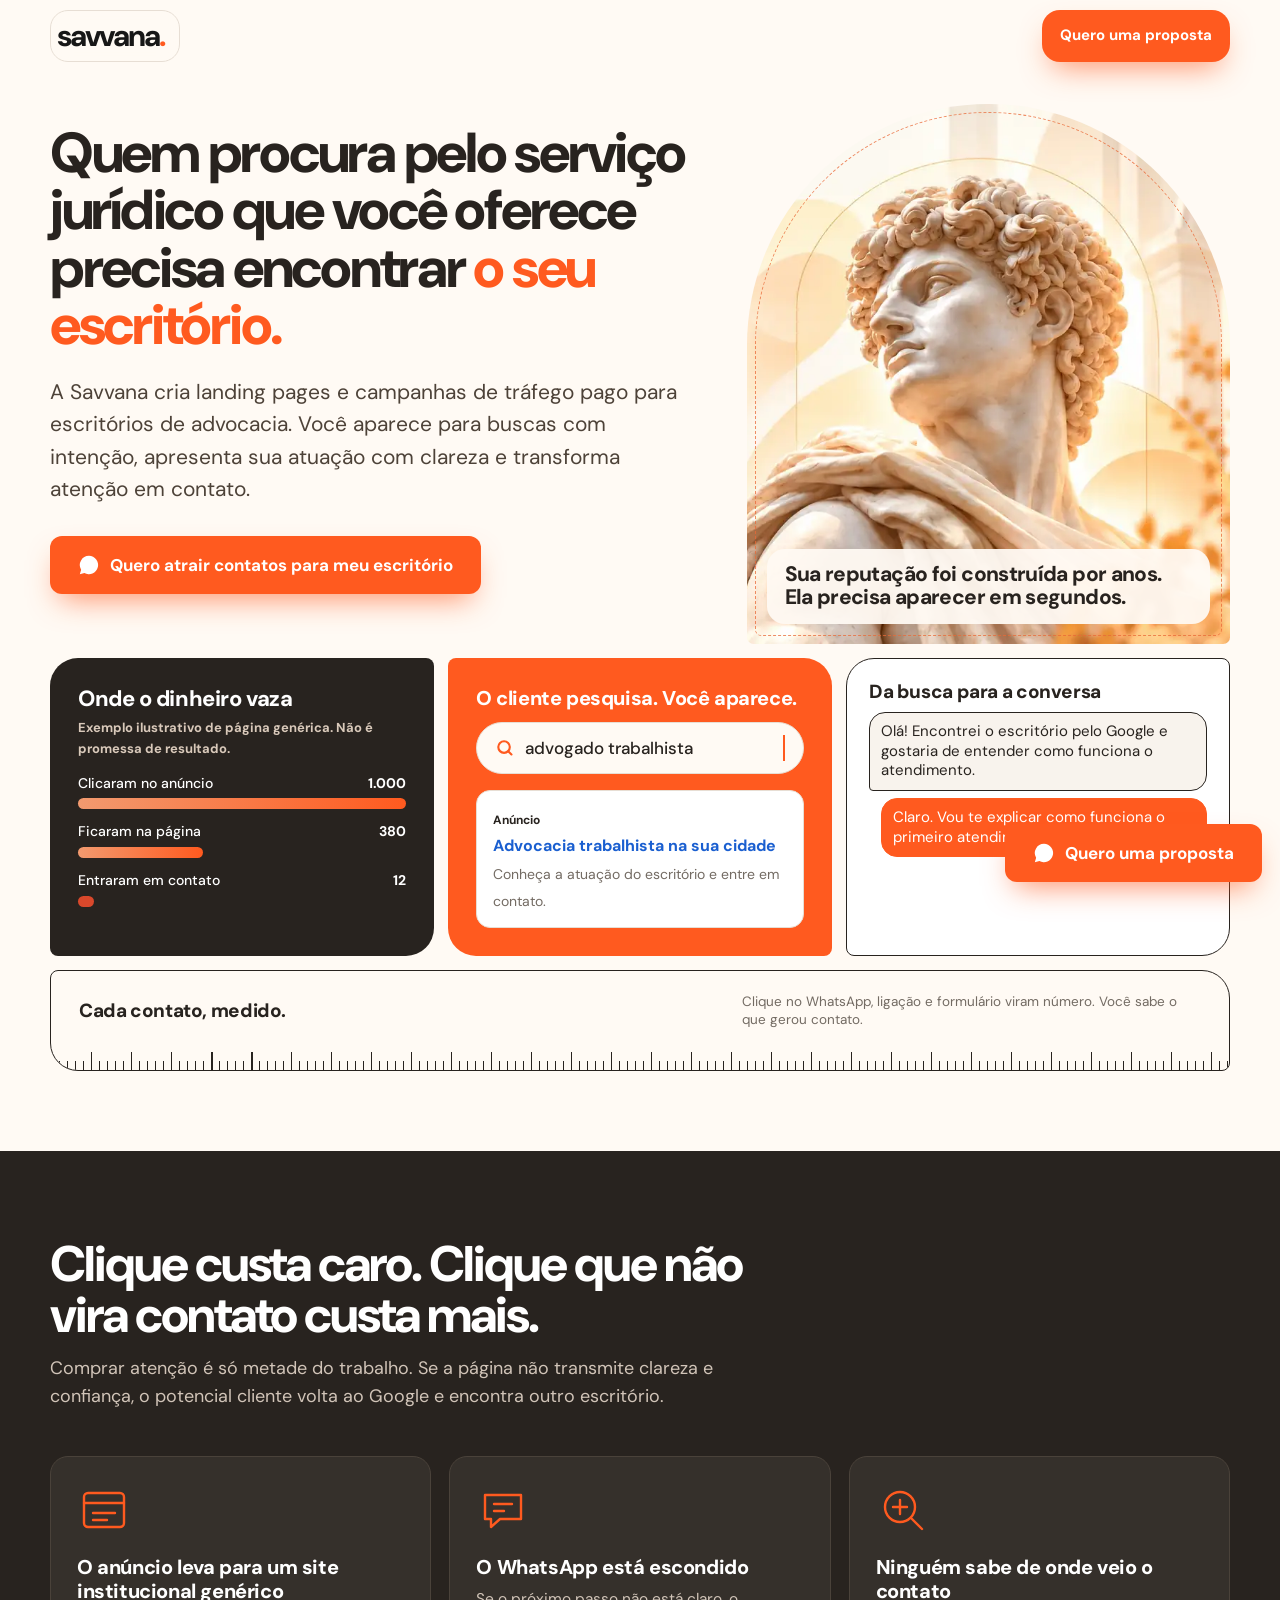
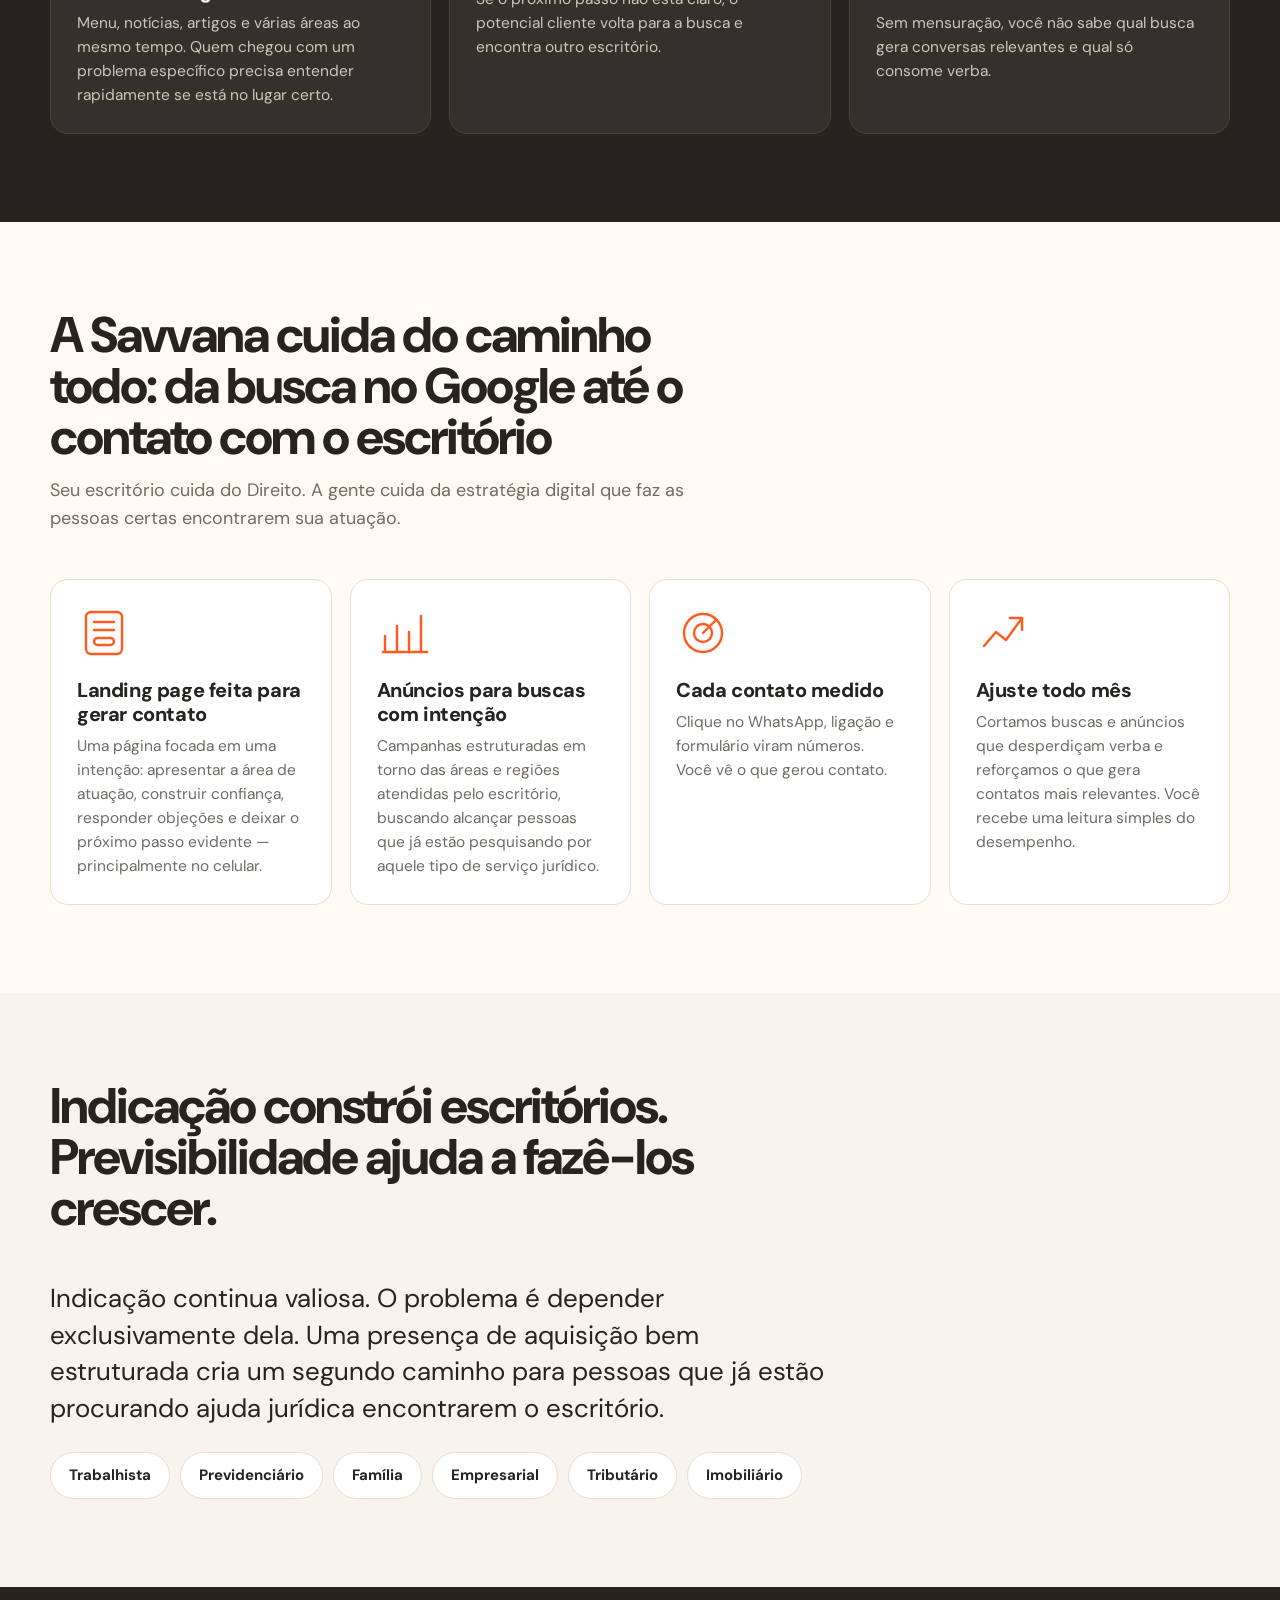
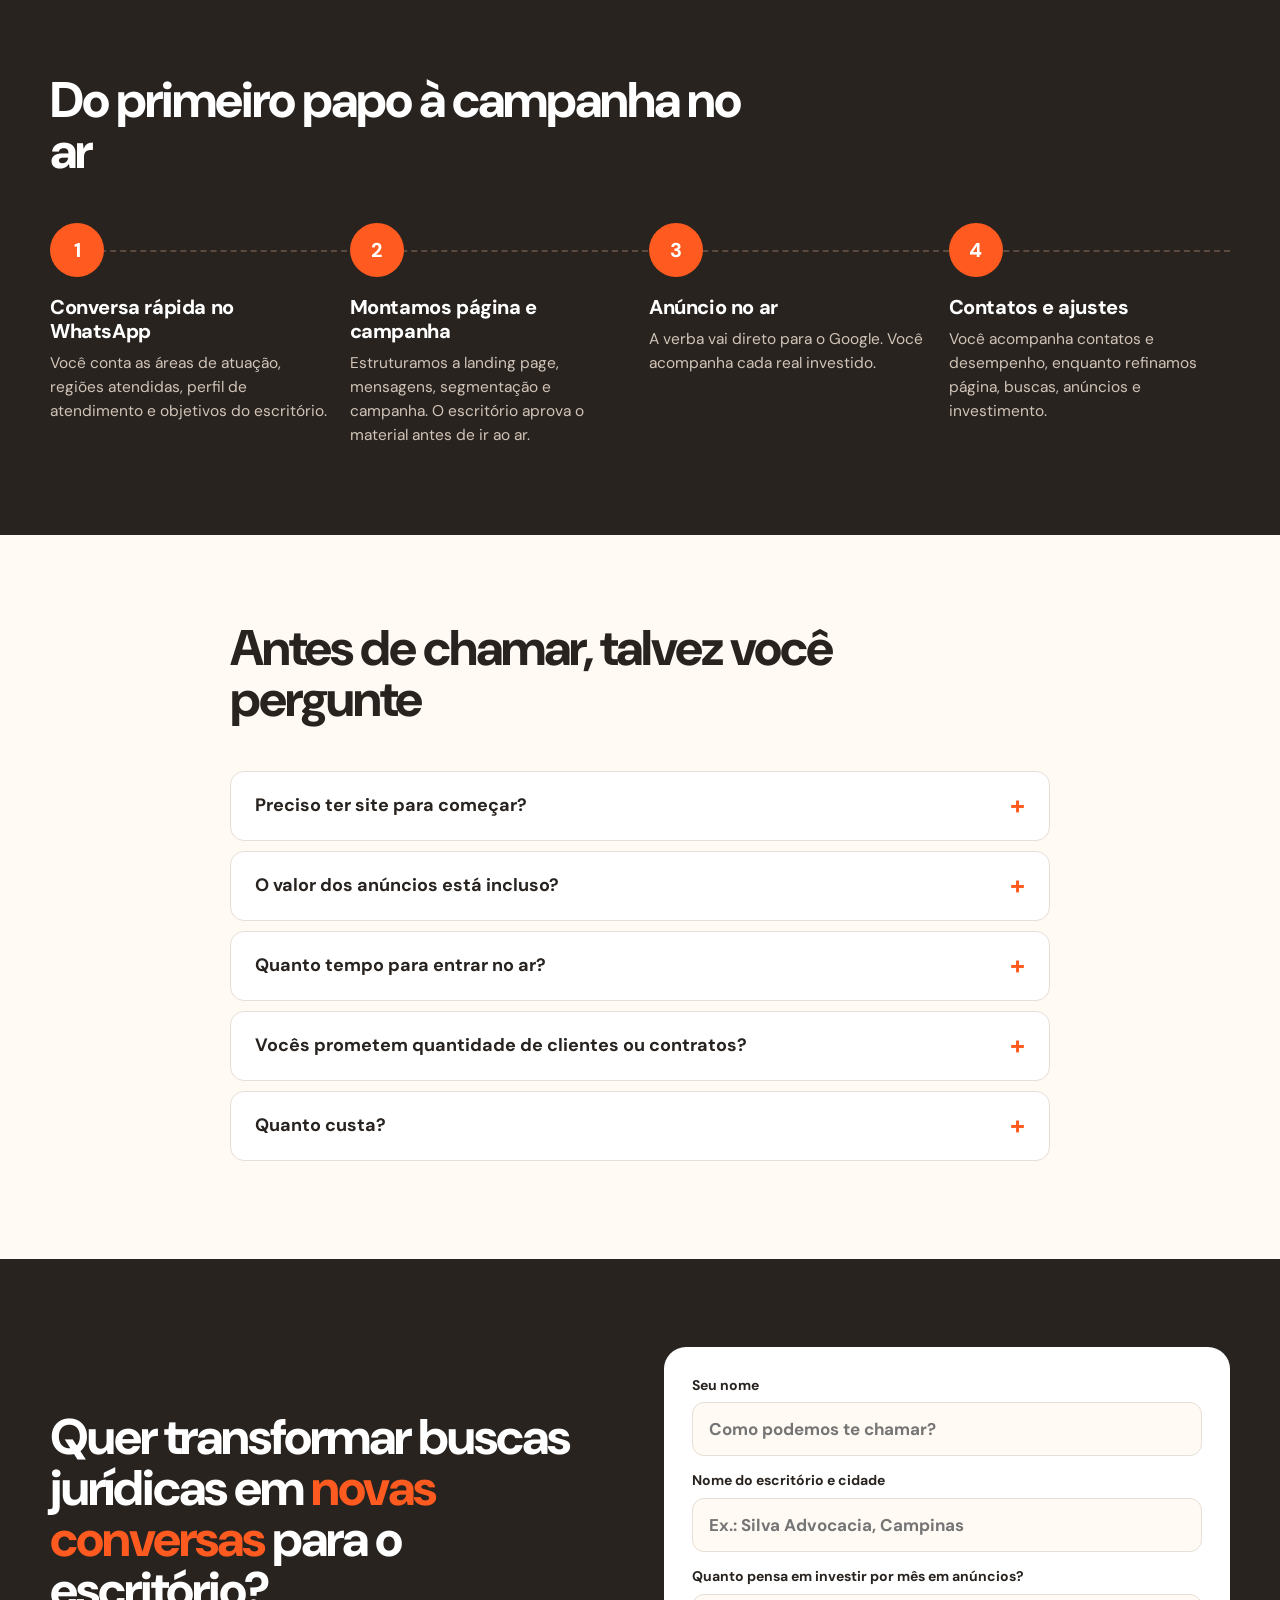
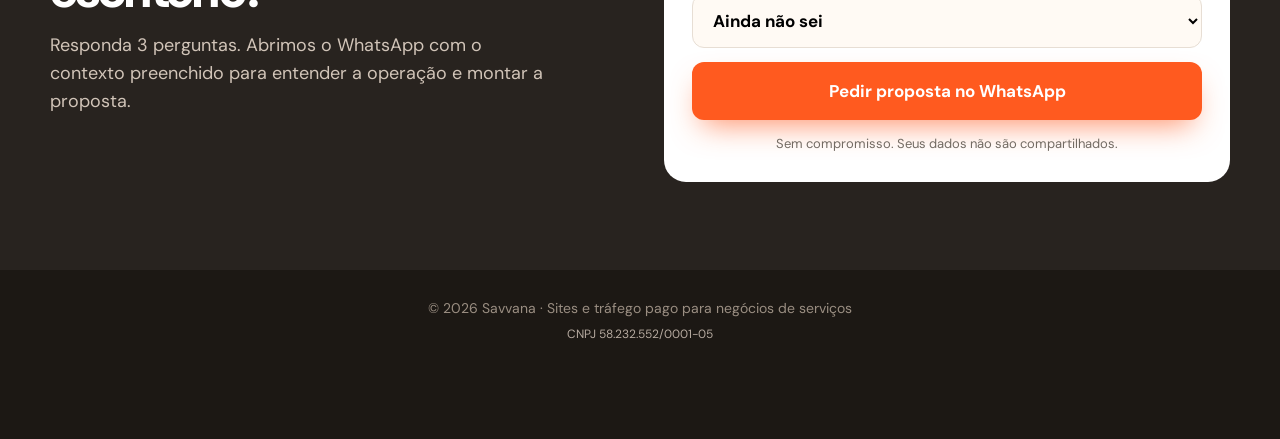
==== direito/index.html @ 8bedf834 "Create index.html" ====
<!DOCTYPE html>
<html lang="pt-BR">
<head>
<meta charset="utf-8">
<meta name="viewport" content="width=device-width, initial-scale=1, viewport-fit=cover">
<title>Tráfego Pago e Landing Pages para Advocacia | Savvana</title>
<meta name="description" content="Landing pages e tráfego pago para escritórios de advocacia transformarem buscas no Google em contatos qualificados. Estratégia, página e mensuração em um só lugar.">
<meta name="robots" content="index, follow, max-image-preview:large">
<meta name="theme-color" content="#28231f">
<link rel="canonical" href="https://SEUSITE.com.br/advocacia">
<meta property="og:type" content="website"><meta property="og:locale" content="pt_BR">
<meta property="og:title" content="Savvana: tráfego pago e landing pages para advocacia">
<meta property="og:description" content="Landing pages + Google Ads para escritórios de advocacia. Da busca pelo serviço jurídico ao contato com o escritório.">
<link rel="icon" href="data:image/svg+xml,%3Csvg xmlns='http://www.w3.org/2000/svg' viewBox='0 0 64 64'%3E%3Crect width='64' height='64' rx='16' fill='%23f16f39'/%3E%3Cpath d='M42 20c-4-6-20-6-20 3 0 10 23 3 23 15 0 11-23 14-29 3' fill='none' stroke='%23fffaf4' stroke-width='6' stroke-linecap='round'/%3E%3C/svg%3E">
<link rel="preconnect" href="https://fonts.googleapis.com"><link rel="preconnect" href="https://fonts.gstatic.com" crossorigin>
<link rel="stylesheet" href="https://fonts.googleapis.com/css2?family=DM+Sans:opsz,wght@9..40,400;9..40,500;9..40,700;9..40,800&display=swap">
<script type="application/ld+json">{"@context":"https://schema.org","@graph":[{"@type":"ProfessionalService","name":"Savvana","description":"Landing pages e tráfego pago para escritórios de advocacia","telephone":"+5511914930743","areaServed":"BR"},{"@type":"FAQPage","mainEntity":[{"@type":"Question","name":"Preciso ter site para começar?","acceptedAnswer":{"@type":"Answer","text":"Não. Criamos a landing page da campanha e ela já nasce pronta para apresentar o escritório e receber contatos."}},{"@type":"Question","name":"O valor dos anúncios está incluso?","acceptedAnswer":{"@type":"Answer","text":"Não. O investimento em anúncios vai direto para o Google, separado do nosso serviço, e você acompanha cada real."}},{"@type":"Question","name":"Vocês prometem quantidade de contatos?","acceptedAnswer":{"@type":"Answer","text":"Não prometemos número de contatos ou contratos. Medimos o desempenho da campanha e ajustamos a estratégia com base nos dados."}}]}]}</script>
<!-- GOOGLE ADS: cole aqui a tag gtag.js da sua conta (AW-XXXXXXXXX) -->
<style>
:root{--ink:#28231f;--ink2:#35302b;--paper:#fffaf4;--paper2:#f8f3ed;--or:#e96937;--or2:#c94a20;--line:#e7ded4;--mut:#736b63;--e:cubic-bezier(.22,1,.36,1);--f:"DM Sans","Segoe UI",Arial,sans-serif}
*,*::before,*::after{box-sizing:border-box}html{scroll-behavior:smooth;scroll-padding-top:84px}
body{margin:0;background:var(--paper);color:var(--ink);font:400 17px/1.55 var(--f);-webkit-font-smoothing:antialiased}
body.lock{overflow:hidden}a{color:inherit;text-decoration:none}svg{display:block;max-width:100%}button,input,select{font:inherit}p{margin:0}
:focus-visible{outline:3px solid var(--or);outline-offset:3px}
.w{width:min(100% - 40px,1180px);margin-inline:auto}
h1,h2,h3{margin:0;letter-spacing:-.04em;line-height:1.02;font-weight:800}
h1{font-size:clamp(38px,5.6vw,72px)}h2{font-size:clamp(30px,4vw,50px)}h3{font-size:20px;letter-spacing:-.02em;line-height:1.2}
.or{color:var(--or)}
.btn{display:inline-flex;align-items:center;justify-content:center;gap:10px;min-height:58px;padding:0 28px;border-radius:12px;border:0;background:var(--or);color:#fff;font-weight:700;font-size:17px;cursor:pointer;box-shadow:0 14px 30px -10px rgba(233,105,55,.7);transition:transform .25s var(--e),background .2s}
.btn:hover{transform:translateY(-3px);background:var(--or2)}.btn svg{width:22px;height:22px}
.pulse{animation:pulse 2.4s 1.5s infinite}@keyframes pulse{0%{box-shadow:0 0 0 0 rgba(233,105,55,.55)}70%,100%{box-shadow:0 0 0 18px rgba(233,105,55,0)}}

/* INTRO */
#intro{position:fixed;inset:0;z-index:200;background:#000;color:#fff;display:grid;place-items:center;text-align:center;overflow:hidden;transition:transform .9s var(--e),opacity .6s}
#intro.out{transform:translate3d(0,-100%,0);opacity:0;pointer-events:none;visibility:hidden}
.blob{position:absolute;border-radius:50%;filter:blur(70px);background:radial-gradient(circle,#ff9a68,#e96937 55%,transparent 72%);animation:drift 9s ease-in-out infinite alternate}
.b1{width:60vmax;height:60vmax;left:-20vmax;bottom:-34vmax}.b2{width:34vmax;height:34vmax;right:-12vmax;top:-14vmax;opacity:.7;animation-delay:-4s}
@keyframes drift{to{transform:translate(6vmax,-4vmax) scale(1.15)}}
.stage{position:relative;width:min(100% - 40px,900px);height:40vh}
.k{position:absolute;inset:0;display:grid;place-items:center;font-size:clamp(46px,10vw,110px);font-weight:700;letter-spacing:-.04em;line-height:1.05;opacity:0;animation:k 1.2s var(--d) both;background:linear-gradient(#fff,#b9b0a8);-webkit-background-clip:text;background-clip:text;-webkit-text-fill-color:transparent}
.k.sm{font-size:clamp(26px,5vw,52px);font-weight:500}
.k.last{animation-name:kk;font-size:clamp(34px,6.4vw,74px);font-weight:800;-webkit-text-fill-color:#fff;background:none}
.k.last b{color:var(--or)}
@keyframes k{0%{opacity:0;filter:blur(16px);transform:scale(.94)}22%,78%{opacity:1;filter:none;transform:none}100%{opacity:0;filter:blur(12px);transform:scale(1.04)}}
@keyframes kk{0%{opacity:0;filter:blur(16px);transform:scale(.94)}30%,100%{opacity:1;filter:none;transform:none}}
.bar{position:absolute;left:0;bottom:0;height:4px;background:var(--or);width:0;animation:bar 4.8s linear forwards}@keyframes bar{to{width:100%}}
#skip{position:absolute;right:20px;bottom:24px;background:none;border:1px solid #ffffff44;color:#ffffffbb;padding:8px 16px;border-radius:99px;cursor:pointer;font-size:14px}

/* HEADER */
header{position:fixed;top:0;left:0;right:0;z-index:60;background:rgba(255,250,244,.93);backdrop-filter:blur(14px);border-bottom:1px solid var(--line);transform:translateY(-100%);transition:transform .8s .25s var(--e)}
body.ready header{transform:none}
.hd{display:flex;align-items:center;justify-content:space-between;min-height:68px;gap:16px}
.logo{display:flex;align-items:center;gap:10px;font-weight:800;letter-spacing:-.07em;font-size:27px}.logo svg{width:34px;height:34px}
.hd .btn{min-height:44px;padding:0 18px;font-size:15px;box-shadow:none}

/* HERO */
.hero{position:relative;overflow:hidden;padding:128px 0 80px}
.hero .blob{opacity:.25;filter:blur(90px)}.hero .b1{left:auto;right:-18vmax;bottom:-26vmax}.hero .b2{display:none}
.hg{position:relative;display:grid;grid-template-columns:1.05fr .95fr;gap:48px;align-items:center}
.sub{font-size:clamp(18px,2vw,21px);color:#4d4238;margin:22px 0 30px;max-width:30em}
.cta{display:flex;flex-wrap:wrap;gap:14px;align-items:center}.cta small{color:var(--mut);font-size:14px}
.card-v{background:#fff;border:1px solid var(--line);border-radius:24px;padding:22px;box-shadow:0 40px 70px -34px rgba(54,36,20,.4);position:relative}
.srch{display:flex;align-items:center;gap:10px;background:var(--paper);border:1px solid var(--line);border-radius:99px;padding:12px 18px;font-weight:500;margin-bottom:16px}
.srch svg{width:20px;fill:none;stroke:var(--or);stroke-width:2.6;stroke-linecap:round}
.typ{overflow:hidden;white-space:nowrap;width:0;border-right:2px solid var(--or);animation:typ 2.2s .8s steps(26) forwards,blink .8s infinite}
@keyframes typ{to{width:15.5em}}@keyframes blink{50%{border-color:transparent}}
.ad{border:1px solid var(--line);border-radius:14px;padding:14px 16px;margin-bottom:18px;opacity:0;animation:up .6s 3.1s var(--e) forwards}
.ad small{font-size:12px;font-weight:700}.ad b{display:block;color:#1a5fd0;font-size:16px;margin:2px 0}.ad span{font-size:14px;color:var(--mut)}
@keyframes up{from{opacity:0;transform:translateY(12px)}to{opacity:1}}
.lk{font-size:13px;font-weight:700;margin:0 0 10px;color:var(--mut)}
.row{margin-bottom:12px;font-size:14px;font-weight:500}.row div{display:flex;justify-content:space-between;margin-bottom:4px}
.row i{display:block;height:11px;border-radius:99px;background:linear-gradient(90deg,#f29a6f,var(--or));width:0;animation:gr 1.4s var(--t) var(--e) forwards}
.row.lo i{background:#d9482b}@keyframes gr{to{width:var(--w)}}
.note{font-size:12px;color:var(--mut);margin-top:8px}

/* SECTIONS */
section{padding:88px 0}.dark{background:var(--ink);color:#fff}.alt{background:var(--paper2)}
.head{max-width:700px;margin-bottom:46px}.head p{color:var(--mut);margin-top:14px;font-size:18px}.dark .head p{color:#d1c4b8}
.g3{display:grid;grid-template-columns:repeat(3,1fr);gap:18px}.g4{display:grid;grid-template-columns:repeat(4,1fr);gap:18px}
.card{background:#fff;border:1px solid var(--line);border-radius:18px;padding:26px}.dark .card{background:var(--ink2);border-color:#4a423a}
.card p{color:var(--mut);font-size:15.5px;margin-top:8px}.dark .card p{color:#d1c4b8}
.ic{width:54px;height:54px;margin-bottom:18px}.ic *{fill:none;stroke:var(--or);stroke-width:2.4;stroke-linecap:round;stroke-linejoin:round;stroke-dasharray:1;stroke-dashoffset:1;transition:stroke-dashoffset 1.4s var(--e)}
.in .ic *{stroke-dashoffset:0}
.steps{display:grid;grid-template-columns:repeat(4,1fr);gap:18px;position:relative}.steps:before{content:"";position:absolute;left:0;right:0;top:27px;border-top:2px dashed #5b4a3d}
.n{width:54px;height:54px;border-radius:50%;background:var(--or);display:grid;place-items:center;font-weight:800;font-size:20px;margin-bottom:18px;position:relative}
.steps p{color:#d1c4b8;font-size:15.5px;margin-top:8px}
.chips{display:flex;flex-wrap:wrap;gap:10px}.chips span{background:#fff;border:1px solid var(--line);padding:11px 18px;border-radius:99px;font-weight:700;font-size:15px}
details{background:#fff;border:1px solid var(--line);border-radius:14px;margin-bottom:10px}
summary{cursor:pointer;padding:20px 24px;font-weight:700;font-size:18px;list-style:none;display:flex;justify-content:space-between;gap:16px}
summary::after{content:"+";color:var(--or);font-size:26px;line-height:1;transition:transform .25s}details[open] summary::after{transform:rotate(45deg)}
details p{padding:0 24px 22px;color:var(--mut)}
.final{display:grid;grid-template-columns:1fr 1fr;gap:48px;align-items:center}
form{background:#fff;color:var(--ink);border-radius:22px;padding:28px;display:grid;gap:14px}
label{font-weight:700;font-size:14px;display:grid;gap:6px}
input,select{height:54px;border:1.5px solid var(--line);border-radius:12px;padding:0 16px;background:var(--paper);font-size:17px}
input:focus,select:focus{border-color:var(--or);outline:none}form small{color:var(--mut);text-align:center;font-size:13px}
footer{background:#1c1814;color:#9a8e82;padding:28px 0 96px;font-size:14px;text-align:center}
.fab{position:fixed;right:18px;bottom:calc(18px + env(safe-area-inset-bottom,0px));z-index:70;display:none;box-shadow:0 14px 30px -6px rgba(0,0,0,.4)}body.ready .fab{display:inline-flex}
@media(max-width:900px){.hg,.final{grid-template-columns:1fr}.g3,.g4,.steps{grid-template-columns:1fr 1fr}.steps:before{display:none}.hero{padding-top:108px}section{padding:64px 0}}
@media(max-width:560px){.g3,.g4,.steps{grid-template-columns:1fr}.fab{left:18px}.cta .btn{width:100%}}
@media(prefers-reduced-motion:reduce){*{animation-duration:.01s!important;animation-delay:0s!important;transition-duration:.01s!important}#intro{display:none}}
</style>
<style>
:root{--bg:url("[data-uri]")}
body{overflow-x:hidden}
#intro{height:100vh;height:100dvh}
.k{animation:k var(--t,2.4s) var(--d) both;padding:0 20px}
.k.last{animation:kk 2s var(--d) both}
.bar{animation-duration:10.5s}
header{background:linear-gradient(rgba(255,250,244,.55),rgba(255,250,244,.7)),var(--bg) center 30%/cover;padding-top:env(safe-area-inset-top,0px)}
.bdg{font-size:13px;font-weight:700;color:var(--or2);background:#fff;border:1px solid var(--line);padding:6px 12px;border-radius:99px;margin-left:12px}
.logo{display:flex;align-items:center}
.hero{background:linear-gradient(rgba(255,250,244,.3),var(--paper) 96%),var(--bg) center/cover}
.typ{max-width:100%}
.ck{display:flex;flex-wrap:wrap;gap:8px 18px;list-style:none;padding:0;margin:22px 0 0;font-size:15px;font-weight:500}
.ck li:before{content:"\2713";color:var(--or);font-weight:800;margin-right:6px}
.big{font-size:clamp(20px,2.4vw,26px);line-height:1.4;max-width:30em;margin-bottom:26px}
@media(max-width:700px){
.bdg{display:none}.w{width:calc(100% - 32px)}body{font-size:16.5px}
.hero{padding:88px 0 40px}h1{font-size:clamp(34px,10vw,44px);letter-spacing:-.045em}h2{font-size:clamp(28px,8vw,36px)}
.sub{font-size:17px;margin:16px 0 22px}.cta .btn{width:100%;min-height:60px}.hg{gap:28px}
.g3,.g4{grid-template-columns:1fr;gap:12px}.card{padding:20px}.ic{margin-bottom:12px}
.steps{grid-template-columns:1fr;gap:22px}.steps>div{display:grid;grid-template-columns:54px 1fr;column-gap:16px}.steps .n{grid-row:span 2;margin:0}
.fab{left:12px;right:12px;bottom:calc(12px + env(safe-area-inset-bottom,0px));min-height:60px;font-size:18px}
.hd .btn{padding:0 14px;font-size:14px}.blob{filter:blur(48px)}
section{padding:52px 0}.head{margin-bottom:28px}.final{gap:28px}form{padding:20px}summary{padding:18px;font-size:17px}details p{padding:0 18px 20px}
}
</style>
<style>
/* HEADER: dois blocos flutuando sobre a imagem, sem barra */
header{background:none!important;border:0!important;backdrop-filter:none!important;pointer-events:none}
.hd{pointer-events:none;padding-top:10px;min-height:0}.hd>*{pointer-events:auto}
.logo{gap:8px;background:rgba(255,250,244,.92);backdrop-filter:blur(10px);border:1px solid var(--line);border-radius:18px;padding:5px 16px 5px 6px;min-height:52px;font-size:25px}
.logo svg{width:40px;height:40px}.logo b{font-weight:800}.logo i{font-style:normal;color:var(--or)}
.hd .btn{border-radius:18px;min-height:52px;box-shadow:0 10px 24px -8px rgba(233,105,55,.8)}
/* BENTO */
.hero2{padding:78px 0 56px;background:var(--paper)}
.bento{display:grid;grid-template-columns:1fr 1fr;gap:12px}
.t{border-radius:28px;padding:20px;position:relative;overflow:hidden;grid-column:span 2}
.arch{order:0;height:230px;padding:0;border-radius:999px 999px 28px 28px;background:var(--bg) 100% 24%/200% auto no-repeat,#f6e7d6}
.arch:after{content:"";position:absolute;inset:8px;border:1.5px dashed rgba(233,105,55,.75);border-radius:inherit;pointer-events:none}
.arch p{position:absolute;left:0;right:0;bottom:0;margin:0;padding:34px 22px 20px;text-align:center;font-weight:800;letter-spacing:-.03em;line-height:1.12;font-size:19px;background:linear-gradient(transparent,rgba(255,250,244,.95) 70%)}
.hd2{order:1;padding:14px 4px 6px}
.leak{order:2;background:var(--ink);color:#fff;border-radius:28px 8px 28px 8px}
.leak .lk{color:#d9c9ba;margin-bottom:14px}.leak h3{font-size:22px;margin-bottom:6px}
.sr{order:3;background:var(--or);color:#fff;border-radius:8px 28px 8px 28px}
.sr h3{margin-bottom:12px;font-size:20px}.sr .srch{color:var(--ink)}.sr .ad{background:#fff;color:var(--ink);margin:0}
.chat{order:4;grid-column:span 1;background:#fff;border:1.5px solid var(--ink);padding:14px;display:grid;gap:8px;align-content:start;border-radius:28px 8px}
.chat h3{font-size:16px}
.bub{background:var(--paper2);border:1.5px solid var(--ink);border-radius:16px 16px 16px 4px;padding:9px 11px;font-size:13.5px;line-height:1.3;opacity:0;transform:scale(.9);transform-origin:left bottom;animation:pop .5s var(--d) var(--e) forwards}
.bub.me{background:var(--or);color:#fff;border-color:var(--or);border-radius:16px 16px 4px 16px;margin-left:12px;transform-origin:right bottom}
@keyframes pop{to{opacity:1;transform:none}}
.rl{order:5;grid-column:span 1;border:1.5px solid var(--ink);border-radius:8px 28px;padding:14px 14px 34px;display:flex;flex-direction:column;justify-content:space-between;gap:10px}
.rl h3{font-size:16px}.rl p{font-size:13.5px;color:var(--mut);line-height:1.35}
.rl:after{content:"";position:absolute;left:0;right:0;bottom:0;height:20px;background:repeating-linear-gradient(90deg,var(--ink) 0 1.5px,transparent 1.5px 8px) 0 100%/100% 9px no-repeat,repeating-linear-gradient(90deg,var(--ink) 0 1.5px,transparent 1.5px 40px) 0 100%/100% 18px no-repeat}
body.intro-live .typ,body.intro-live .ad,body.intro-live .row i,body.intro-live .bub{animation-play-state:paused}
.typ{animation-delay:.6s,.6s}.ad{animation-delay:2.9s}.row i{animation-delay:3s}
.leak .row i{animation-delay:.8s}
@media(min-width:900px){
.hero2{padding:104px 0 80px}.bento{grid-template-columns:repeat(12,1fr);gap:14px}
.t{padding:28px}.hd2{grid-column:1/8;padding:20px 12px 10px 0}
.arch{grid-column:8/13;grid-row:1/3;height:auto;min-height:480px;background-size:230% auto;background-position:96% 14%}
.arch p{font-size:24px}.leak{grid-column:1/5;grid-row:2}.sr{grid-column:5/8;grid-row:2}
.chat{grid-column:1/6;grid-row:3;padding:22px}.rl{grid-column:6/13;grid-row:3;padding:22px 22px 40px}
.chat h3,.rl h3{font-size:19px}.bub{font-size:15px}
}
@media(max-width:700px){.hero2{padding:74px 0 40px}.t{padding:18px}.hd2{padding:12px 2px 4px}}
</style>
<style>
.hd2{grid-column:span 2}
.arch{height:260px;background:var(--bg) 100% 30%/cover no-repeat,#f6e7d6}
.arch p{left:16px;right:16px;bottom:16px;padding:12px 14px;border-radius:18px;background:rgba(255,250,244,.94);text-align:left;font-size:17px}
@media(max-width:700px){h1{font-size:clamp(32px,9.2vw,42px)}.hero2{padding-bottom:96px}}
@media(min-width:900px){
.hd2{grid-column:1/8}h1{font-size:clamp(40px,4.4vw,64px)}
.arch{grid-column:8/13;grid-row:1;height:auto;min-height:540px;background:var(--bg) 100% 30%/cover no-repeat,#f6e7d6}
.arch p{font-size:21px;left:20px;right:20px;bottom:20px;padding:14px 18px}
.leak{grid-column:1/5;grid-row:2}.sr{grid-column:5/9;grid-row:2}.chat{grid-column:9/13;grid-row:2}
.rl{grid-column:1/13;grid-row:3;flex-direction:row;align-items:center;padding:22px 28px 40px}.rl p{max-width:34em}
}
</style>
<style>
#intro{background:#140f0b}
.bar{animation-duration:13.2s}
.k.s{background:none;-webkit-text-fill-color:currentColor;color:#f6e4d0;animation:sc var(--t) var(--d) both;font:italic 400 clamp(28px,6.6vw,58px)/1.2 Georgia,"Times New Roman",serif;letter-spacing:-.01em;padding:0 26px}
.k.s p{margin:0;max-width:15em}
.k.s .w{display:inline-block;opacity:0;transform:translateY(16px);filter:blur(8px);animation:wd .8s calc(var(--d) + var(--i)*.17s) var(--e) forwards}
.k.last.s{font:800 clamp(32px,7vw,68px)/1.05 var(--f);letter-spacing:-.04em;color:#fff;animation:sk 3.4s var(--d) both}
.k.s b{color:var(--or);font-weight:inherit}
.cut{position:absolute;left:50%;bottom:6%;width:min(52%,300px);height:3px;background:var(--or);border-radius:3px;transform:translateX(-50%) scaleX(0);animation:cut 1.2s 11.9s var(--e) forwards}
@keyframes sc{0%{opacity:0}6%{opacity:1}86%{opacity:1}100%{opacity:0;filter:blur(10px)}}
@keyframes sk{0%{opacity:0}6%,100%{opacity:1}}
@keyframes wd{to{opacity:1;transform:none;filter:none}}
@keyframes cut{to{transform:translateX(-50%) scaleX(1)}}
</style>
<style>
.bar{animation-duration:19s}
.k.s .w{filter:blur(4px);transform:translateY(10px);animation:wd .7s calc(var(--d) + var(--i)*.2s) var(--e) forwards}
.cut{animation-delay:17s}
@keyframes sc{0%{opacity:0}8%{opacity:1}90%{opacity:1}100%{opacity:0}}
</style>

<style>
/* MOBILE FAILSAFE — a página nunca pode ficar presa atrás da intro. */
#intro{
  touch-action:none;
  overscroll-behavior:contain;
  -webkit-user-select:none;
  user-select:none;
  animation:introFailsafe .01s 19.25s step-end forwards;
}
@keyframes introFailsafe{
  to{opacity:0;visibility:hidden;pointer-events:none;transform:translate3d(0,-100%,0)}
}
/* O conteúdo principal é funcional por padrão; JS só melhora a transição. */
header{transform:none}
.fab{display:inline-flex}
@media(prefers-reduced-motion:reduce){
  #intro{display:none!important;animation:none!important}
  body.intro-live .typ,body.intro-live .ad,body.intro-live .row i,body.intro-live .bub{animation-play-state:running}
}
</style>

<style id="savvana-correcoes-finais">
:root{--or:#ff5a1f;--or2:#e74710}

/* LOGO OFICIAL: wordmark savvana. — sem o ícone inventado */
.logo{
  display:inline-flex!important;
  align-items:center!important;
  gap:0!important;
  font-family:"DM Sans","Segoe UI",Arial,sans-serif!important;
  font-size:30px!important;
  font-weight:800!important;
  letter-spacing:-.075em!important;
  line-height:1!important;
  color:#171717!important;
}
.logo svg{display:none!important}
.logo b{font:inherit!important;color:#171717!important}
.logo i{
  font:inherit!important;
  font-style:normal!important;
  color:#171717!important;
}
.logo i::after{
  content:".";
  color:#ff5a1f;
  margin-left:.015em;
}

/* Laranja mais vivo */
.or{color:#ff5a1f!important}
.btn{background:#ff5a1f!important;box-shadow:0 14px 30px -10px rgba(255,90,31,.68)!important}
.btn:hover{background:#e74710!important}
#intro .bar{background:#ff5a1f!important}
#intro .blob{background:radial-gradient(circle,#ff9b68,#ff5a1f 55%,transparent 72%)!important}
.k.last b{color:#ff5a1f!important}

/* CORREÇÃO DA INTRO NO MOBILE SEM ALTERAR UMA PALAVRA DO TEXTO */
@media(max-width:700px){
  #intro .stage{
    width:calc(100vw - 34px)!important;
    max-width:620px!important;
    height:54dvh!important;
  }
  #intro .k{
    width:100%!important;
    max-width:100%!important;
    padding:0 2px!important;
  }
  #intro .k p{
    width:100%!important;
    max-width:100%!important;
    margin:0 auto!important;
    padding:0!important;
    font-size:clamp(27px,8vw,42px)!important;
    line-height:1.09!important;
    letter-spacing:-.04em!important;
    text-wrap:balance!important;
    overflow-wrap:normal!important;
    word-break:normal!important;
  }
  #intro .k .w{
    width:auto!important;
    display:inline-block!important;
    margin:0!important;
  }
  #intro .k.last p{font-size:clamp(28px,8.2vw,43px)!important}
}
footer .cnpj{display:block;margin-top:5px;font-size:12px;color:#b6aaa0}
</style>

</head>
<body class="ready intro-live">

<div id="intro" aria-hidden="true">
  <div class="blob b1"></div><div class="blob b2"></div>
  <div class="stage">
    <div class="k s" style="--d:.3s;--t:5s"><p><span class="w" style="--i:0">Você</span> <span class="w" style="--i:1">passou</span> <span class="w" style="--i:2">anos</span> <span class="w" style="--i:3">construindo</span> <span class="w" style="--i:4">nome,</span> <span class="w" style="--i:5">experiência</span> <span class="w" style="--i:6">e reputação.</span></p></div>
    <div class="k s" style="--d:5.4s;--t:3.8s"><p><span class="w" style="--i:0">Mas</span> <span class="w" style="--i:1">no</span> <span class="w" style="--i:2">Google,</span> <span class="w" style="--i:3">isso</span> <span class="w" style="--i:4">não basta.</span></p></div>
    <div class="k s" style="--d:9.3s;--t:5.6s"><p><span class="w" style="--i:0">Enquanto</span> <span class="w" style="--i:1">isso,</span> <span class="w" style="--i:2">alguém</span> <span class="w" style="--i:3">procura</span> <span class="w" style="--i:4">agora</span> <span class="w" style="--i:5">por</span> <span class="w" style="--i:6">um</span> <span class="w" style="--i:7">advogado</span> <span class="w" style="--i:8">na</span> <span class="w" style="--i:9">sua</span> <span class="w" style="--i:10">área.</span></p></div>
    <div class="k s last" style="--d:15s;"><p><span class="w" style="--i:0">Vamos</span> <span class="w" style="--i:1">fazer</span> <span class="w" style="--i:2">essa</span> <span class="w" style="--i:3">pessoa</span> <b><span class="w" style="--i:4">chegar</span> <span class="w" style="--i:5">até</span> <span class="w" style="--i:6">você.</span></b></p></div>
    <div class="cut"></div>
  </div>
  <div class="bar"></div>
  <button id="skip" type="button">Pular</button>
</div>

<header>
  <div class="w hd">
    <a class="logo" href="#topo" aria-label="Savvana"><b>savvan<i>a</i></b></a>
    <a class="btn wa" href="#" data-src="header">Quero uma proposta</a>
  </div>
</header>

<main id="topo">
<section class="hero2">
  <div class="w bento">
    <div class="t arch"><p>Sua reputação foi construída por anos.<br>Ela precisa aparecer em segundos.</p></div>
    <div class="hd2">
      <h1>Quem procura pelo serviço jurídico que você oferece precisa encontrar <span class="or">o seu escritório.</span></h1>
      <p class="sub">A Savvana cria landing pages e campanhas de tráfego pago para escritórios de advocacia. Você aparece para buscas com intenção, apresenta sua atuação com clareza e transforma atenção em contato.</p>
      <div class="cta"><a class="btn pulse wa" href="#" data-src="hero"><svg viewBox="0 0 24 24" fill="currentColor"><path d="M12 2a10 10 0 00-8.6 15.1L2 22l5-1.3A10 10 0 1012 2z"/></svg>Quero atrair contatos para meu escritório</a></div>
    </div>
    <div class="t leak" aria-hidden="true">
      <h3>Onde o dinheiro vaza</h3><p class="lk">Exemplo ilustrativo de página genérica. Não é promessa de resultado.</p>
      <div class="row"><div><span>Clicaram no anúncio</span><b>1.000</b></div><i style="--w:100%;--t:.8s"></i></div>
      <div class="row"><div><span>Ficaram na página</span><b>380</b></div><i style="--w:38%;--t:.8s"></i></div>
      <div class="row lo"><div><span>Entraram em contato</span><b>12</b></div><i style="--w:5%;--t:.8s"></i></div>
    </div>
    <div class="t sr" aria-hidden="true">
      <h3>O cliente pesquisa. Você aparece.</h3>
      <div class="srch"><svg viewBox="0 0 24 24"><circle cx="11" cy="11" r="7"/><path d="M20 20l-4-4"/></svg><span class="typ">advogado trabalhista</span></div>
      <div class="ad"><small>Anúncio</small><b>Advocacia trabalhista na sua cidade</b><span>Conheça a atuação do escritório e entre em contato.</span></div>
    </div>
    <div class="t chat" aria-hidden="true">
      <h3>Da busca para a conversa</h3>
      <div class="bub" style="--d:1.2s">Olá! Encontrei o escritório pelo Google e gostaria de entender como funciona o atendimento.</div>
      <div class="bub me" style="--d:2.6s">Claro. Vou te explicar como funciona o primeiro atendimento.</div>
    </div>
    <div class="t rl">
      <h3>Cada contato, medido.</h3>
      <p>Clique no WhatsApp, ligação e formulário viram número. Você sabe o que gerou contato.</p>
    </div>
  </div>
</section>

<section class="dark reveal">
  <div class="w">
    <div class="head"><h2>Clique custa caro. Clique que não vira contato custa mais.</h2><p>Comprar atenção é só metade do trabalho. Se a página não transmite clareza e confiança, o potencial cliente volta ao Google e encontra outro escritório.</p></div>
    <div class="g3">
      <div class="card"><svg class="ic" viewBox="0 0 54 54"><rect pathLength="1" x="7" y="10" width="40" height="34" rx="4"/><path pathLength="1" d="M7 20h40M16 30h22M16 37h14"/></svg><h3>O anúncio leva para um site institucional genérico</h3><p>Menu, notícias, artigos e várias áreas ao mesmo tempo. Quem chegou com um problema específico precisa entender rapidamente se está no lugar certo.</p></div>
      <div class="card"><svg class="ic" viewBox="0 0 54 54"><path pathLength="1" d="M9 12h36v24H24l-9 8v-8H9z"/><path pathLength="1" d="M18 21h18M18 28h10"/></svg><h3>O WhatsApp está escondido</h3><p>Se o próximo passo não está claro, o potencial cliente volta para a busca e encontra outro escritório.</p></div>
      <div class="card"><svg class="ic" viewBox="0 0 54 54"><circle pathLength="1" cx="24" cy="24" r="15"/><path pathLength="1" d="M35 35l11 11M17 24h14M24 17v14"/></svg><h3>Ninguém sabe de onde veio o contato</h3><p>Sem mensuração, você não sabe qual busca gera conversas relevantes e qual só consome verba.</p></div>
    </div>
  </div>
</section>

<section class="reveal">
  <div class="w">
    <div class="head"><h2>A Savvana cuida do caminho todo: da busca no Google até o contato com o escritório</h2><p>Seu escritório cuida do Direito. A gente cuida da estratégia digital que faz as pessoas certas encontrarem sua atuação.</p></div>
    <div class="g4">
      <div class="card"><svg class="ic" viewBox="0 0 54 54"><rect pathLength="1" x="9" y="6" width="36" height="42" rx="5"/><path pathLength="1" d="M17 16h20M17 24h20"/><rect pathLength="1" x="17" y="32" width="20" height="7" rx="3.5"/></svg><h3>Landing page feita para gerar contato</h3><p>Uma página focada em uma intenção: apresentar a área de atuação, construir confiança, responder objeções e deixar o próximo passo evidente — principalmente no celular.</p></div>
      <div class="card"><svg class="ic" viewBox="0 0 54 54"><path pathLength="1" d="M8 44V30M20 44V20M32 44V26M44 44V10M6 46h44"/></svg><h3>Anúncios para buscas com intenção</h3><p>Campanhas estruturadas em torno das áreas e regiões atendidas pelo escritório, buscando alcançar pessoas que já estão pesquisando por aquele tipo de serviço jurídico.</p></div>
      <div class="card"><svg class="ic" viewBox="0 0 54 54"><circle pathLength="1" cx="27" cy="27" r="19"/><circle pathLength="1" cx="27" cy="27" r="9"/><path pathLength="1" d="M27 27l12-12"/></svg><h3>Cada contato medido</h3><p>Clique no WhatsApp, ligação e formulário viram números. Você vê o que gerou contato.</p></div>
      <div class="card"><svg class="ic" viewBox="0 0 54 54"><path pathLength="1" d="M8 40l12-14 10 8 16-22M34 12h12v12"/></svg><h3>Ajuste todo mês</h3><p>Cortamos buscas e anúncios que desperdiçam verba e reforçamos o que gera contatos mais relevantes. Você recebe uma leitura simples do desempenho.</p></div>
    </div>
  </div>
</section>

<section class="alt reveal">
  <div class="w">
    <div class="head"><h2>Indicação constrói escritórios. Previsibilidade ajuda a fazê-los crescer.</h2></div>
    <p class="big">Indicação continua valiosa. O problema é depender exclusivamente dela. Uma presença de aquisição bem estruturada cria um segundo caminho para pessoas que já estão procurando ajuda jurídica encontrarem o escritório.</p>
    <div class="chips"><span>Trabalhista</span><span>Previdenciário</span><span>Família</span><span>Empresarial</span><span>Tributário</span><span>Imobiliário</span></div>
  </div>
</section>

<section class="dark reveal">
  <div class="w">
    <div class="head"><h2>Do primeiro papo à campanha no ar</h2></div>
    <div class="steps">
      <div><div class="n">1</div><h3>Conversa rápida no WhatsApp</h3><p>Você conta as áreas de atuação, regiões atendidas, perfil de atendimento e objetivos do escritório.</p></div>
      <div><div class="n">2</div><h3>Montamos página e campanha</h3><p>Estruturamos a landing page, mensagens, segmentação e campanha. O escritório aprova o material antes de ir ao ar.</p></div>
      <div><div class="n">3</div><h3>Anúncio no ar</h3><p>A verba vai direto para o Google. Você acompanha cada real investido.</p></div>
      <div><div class="n">4</div><h3>Contatos e ajustes</h3><p>Você acompanha contatos e desempenho, enquanto refinamos página, buscas, anúncios e investimento.</p></div>
    </div>
  </div>
</section>

<section class="reveal">
  <div class="w" style="max-width:820px">
    <div class="head"><h2>Antes de chamar, talvez você pergunte</h2></div>
    <details><summary>Preciso ter site para começar?</summary><p>Não. Criamos a landing page da campanha para apresentar a atuação do escritório e direcionar o potencial cliente para o contato.</p></details>
    <details><summary>O valor dos anúncios está incluso?</summary><p>Não. A verba dos anúncios vai direto para o Google, separada do nosso serviço, e você vê onde cada real foi.</p></details>
    <details><summary>Quanto tempo para entrar no ar?</summary><p>Depende do material e das informações que o escritório já possui. Definimos escopo e prazo na proposta.</p></details>
    <details><summary>Vocês prometem quantidade de clientes ou contratos?</summary><p>Não. Marketing sério não garante contratação. Medimos contatos, custo, origem e qualidade dos sinais disponíveis e ajustamos a campanha continuamente.</p></details>
    <details><summary>Quanto custa?</summary><p>Depende das áreas de atuação, região, estrutura da página e investimento em mídia. Chame no WhatsApp e montamos uma proposta para o escritório.</p></details>
  </div>
</section>

<section class="dark" id="proposta">
  <div class="w final">
    <div>
      <h2>Quer transformar buscas jurídicas em <span class="or">novas conversas</span> para o escritório?</h2>
      <p style="color:#d1c4b8;margin-top:16px;font-size:18px;max-width:28em">Responda 3 perguntas. Abrimos o WhatsApp com o contexto preenchido para entender a operação e montar a proposta.</p>
    </div>
    <form id="f" novalidate>
      <label>Seu nome<input id="nm" autocomplete="name" placeholder="Como podemos te chamar?"></label>
      <label>Nome do escritório e cidade<input id="mc" placeholder="Ex.: Silva Advocacia, Campinas"></label>
      <label>Quanto pensa em investir por mês em anúncios?
        <select id="iv"><option>Ainda não sei</option><option>Até R$ 1.000</option><option>R$ 1.000 a R$ 3.000</option><option>Acima de R$ 3.000</option></select>
      </label>
      <button class="btn" type="submit">Pedir proposta no WhatsApp</button>
      <small>Sem compromisso. Seus dados não são compartilhados.</small>
    </form>
  </div>
</section>
</main>

<footer><div class="w">© <span id="yr"></span> Savvana · Sites e tráfego pago para negócios de serviços<span class="cnpj">CNPJ 58.232.552/0001-05</span></div></footer>

<a class="btn pulse fab wa" href="#" data-src="fab" aria-label="Chamar a Savvana no WhatsApp">
  <svg viewBox="0 0 24 24" fill="currentColor"><path d="M12 2a10 10 0 00-8.6 15.1L2 22l5-1.3A10 10 0 1012 2z"/></svg>Quero uma proposta
</a>

<script>
(function(){
  "use strict";

  var d=document;
  var b=d.body;
  var intro=d.getElementById("intro");
  var skip=d.getElementById("skip");
  var opened=false;
  var introStarted=Date.now();

  /* CRÍTICO: essa rotina vem primeiro. Nada abaixo pode impedir a página de abrir. */
  function openSite(){
    if(opened)return;
    opened=true;

    try{b.classList.remove("lock");}catch(e){}
    try{b.classList.remove("intro-live");}catch(e){}
    try{b.classList.add("ready");}catch(e){}

    if(!intro)return;

    try{intro.classList.add("out");}catch(e){}
    try{
      window.setTimeout(function(){
        try{
          if(intro && intro.parentNode){intro.parentNode.removeChild(intro);}
        }catch(e){}
      },1000);
    }catch(e){
      try{intro.style.display="none";}catch(_){}
    }
  }

  /* Três rotas independentes de saída da intro. */
  var hardTimer=window.setTimeout(openSite,19250);
  var emergencyTimer=window.setTimeout(openSite,20500);

  if(skip){
    skip.onclick=function(ev){
      if(ev&&ev.preventDefault)ev.preventDefault();
      openSite();
      return false;
    };
  }

  var introBar=intro ? intro.querySelector(".bar") : null;
  if(introBar){
    var onAnimEnd=function(ev){
      if(!ev || ev.animationName==="bar")openSite();
    };
    introBar.addEventListener("animationend",onAnimEnd,false);
    introBar.addEventListener("webkitAnimationEnd",onAnimEnd,false);
  }

  /* Safari/iOS pode congelar timers ao trocar de aba/app. Ao voltar, libera. */
  function recoverAfterResume(){
    if(opened)return;
    if(Date.now()-introStarted>3500){openSite();}
  }
  d.addEventListener("visibilitychange",function(){
    if(!d.hidden)recoverAfterResume();
  },false);
  window.addEventListener("pageshow",function(ev){
    if(ev && ev.persisted)openSite();
  },false);
  window.addEventListener("focus",recoverAfterResume,false);

  try{
    if(window.matchMedia && window.matchMedia("(prefers-reduced-motion: reduce)").matches){
      window.clearTimeout(hardTimer);
      window.clearTimeout(emergencyTimer);
      openSite();
    }
  }catch(e){}

  /* A partir daqui tudo é secundário. Qualquer falha fica isolada em try/catch. */
  var WHATS="5511914930743";
  var MSG="Olá, Savvana! Tenho um escritório de advocacia e quero uma proposta de landing page e tráfego pago.";

  function url(t){
    return "https://wa.me/"+WHATS+"?text="+encodeURIComponent(t||MSG);
  }

  function track(s){
    try{
      window.dataLayer=window.dataLayer||[];
      window.dataLayer.push({event:"whatsapp_click",origem:s});
    }catch(e){}
  }

  try{
    var wa=d.querySelectorAll(".wa");
    for(var i=0;i<wa.length;i++){
      (function(a){
        a.href=url();
        a.target="_blank";
        a.rel="noopener noreferrer";
        a.addEventListener("click",function(){track(a.getAttribute("data-src"));},false);
      })(wa[i]);
    }
  }catch(e){}

  try{
    var form=d.getElementById("f");
    if(form){
      form.addEventListener("submit",function(e){
        if(e&&e.preventDefault)e.preventDefault();
        var n=d.getElementById("nm");
        if(!n || !n.value.trim()){
          if(n){n.focus();n.style.borderColor="#d93025";}
          return false;
        }
        track("form");
        var mc=d.getElementById("mc");
        var iv=d.getElementById("iv");
        var text="Olá, Savvana! Sou "+n.value.trim()+" ("+((mc&&mc.value.trim())||"meu escritório")+"). Investimento em anúncios: "+((iv&&iv.value)||"Ainda não sei")+". Quero uma proposta.";
        var destination=url(text);

        /* location.href funciona melhor que window.open em WebViews/mobile com bloqueio de pop-up. */
        try{window.location.href=destination;}catch(err){window.open(destination,"_blank");}
        return false;
      },false);
    }
  }catch(e){}

  try{
    var reveals=d.querySelectorAll(".reveal");
    if("IntersectionObserver" in window){
      var io=new IntersectionObserver(function(entries){
        for(var j=0;j<entries.length;j++){
          var x=entries[j];
          if(x.isIntersecting){
            x.target.classList.add("in");
            io.unobserve(x.target);
          }
        }
      },{threshold:.12});
      for(var r=0;r<reveals.length;r++)io.observe(reveals[r]);
    }else{
      for(var q=0;q<reveals.length;q++)reveals[q].classList.add("in");
    }
  }catch(e){
    try{
      var fallback=d.querySelectorAll(".reveal");
      for(var z=0;z<fallback.length;z++)fallback[z].classList.add("in");
    }catch(_){}
  }

  try{
    var yr=d.getElementById("yr");
    if(yr)yr.textContent=new Date().getFullYear();
  }catch(e){}
})();
</script>
</body>
</html>
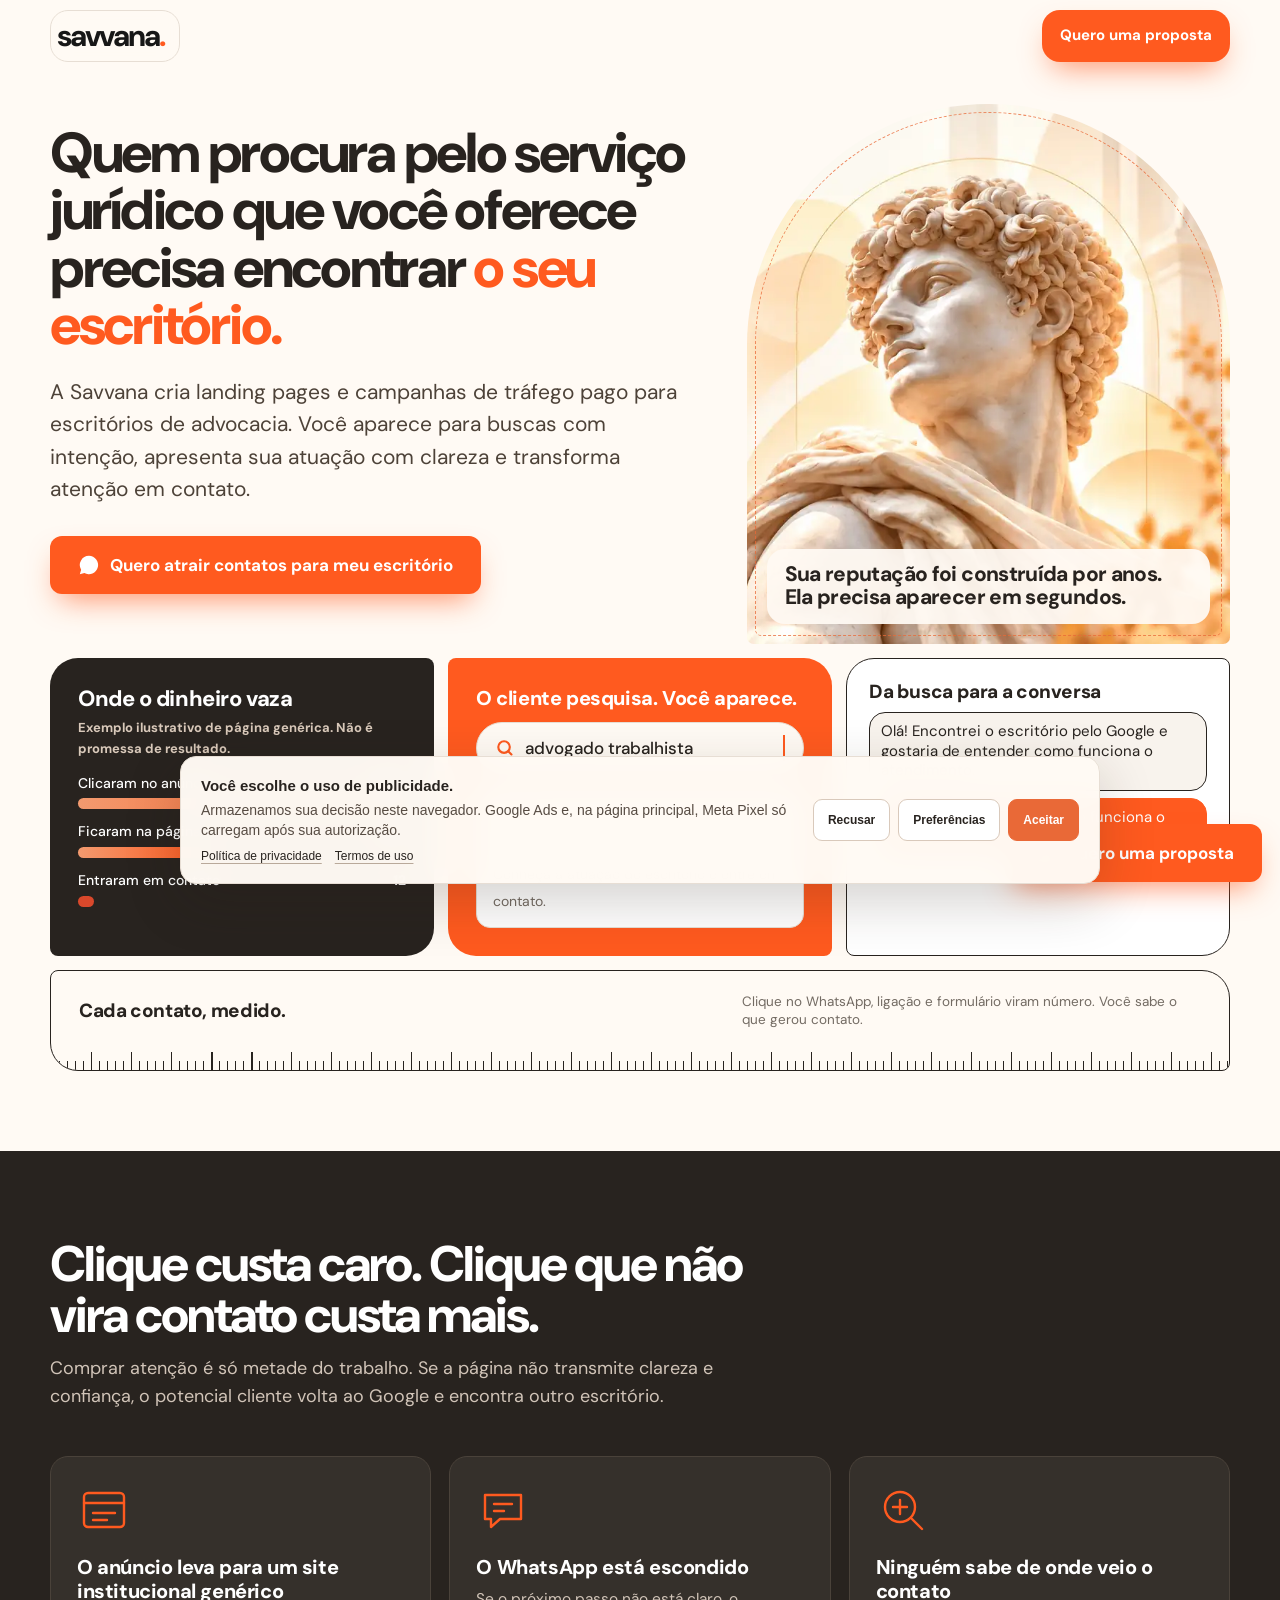
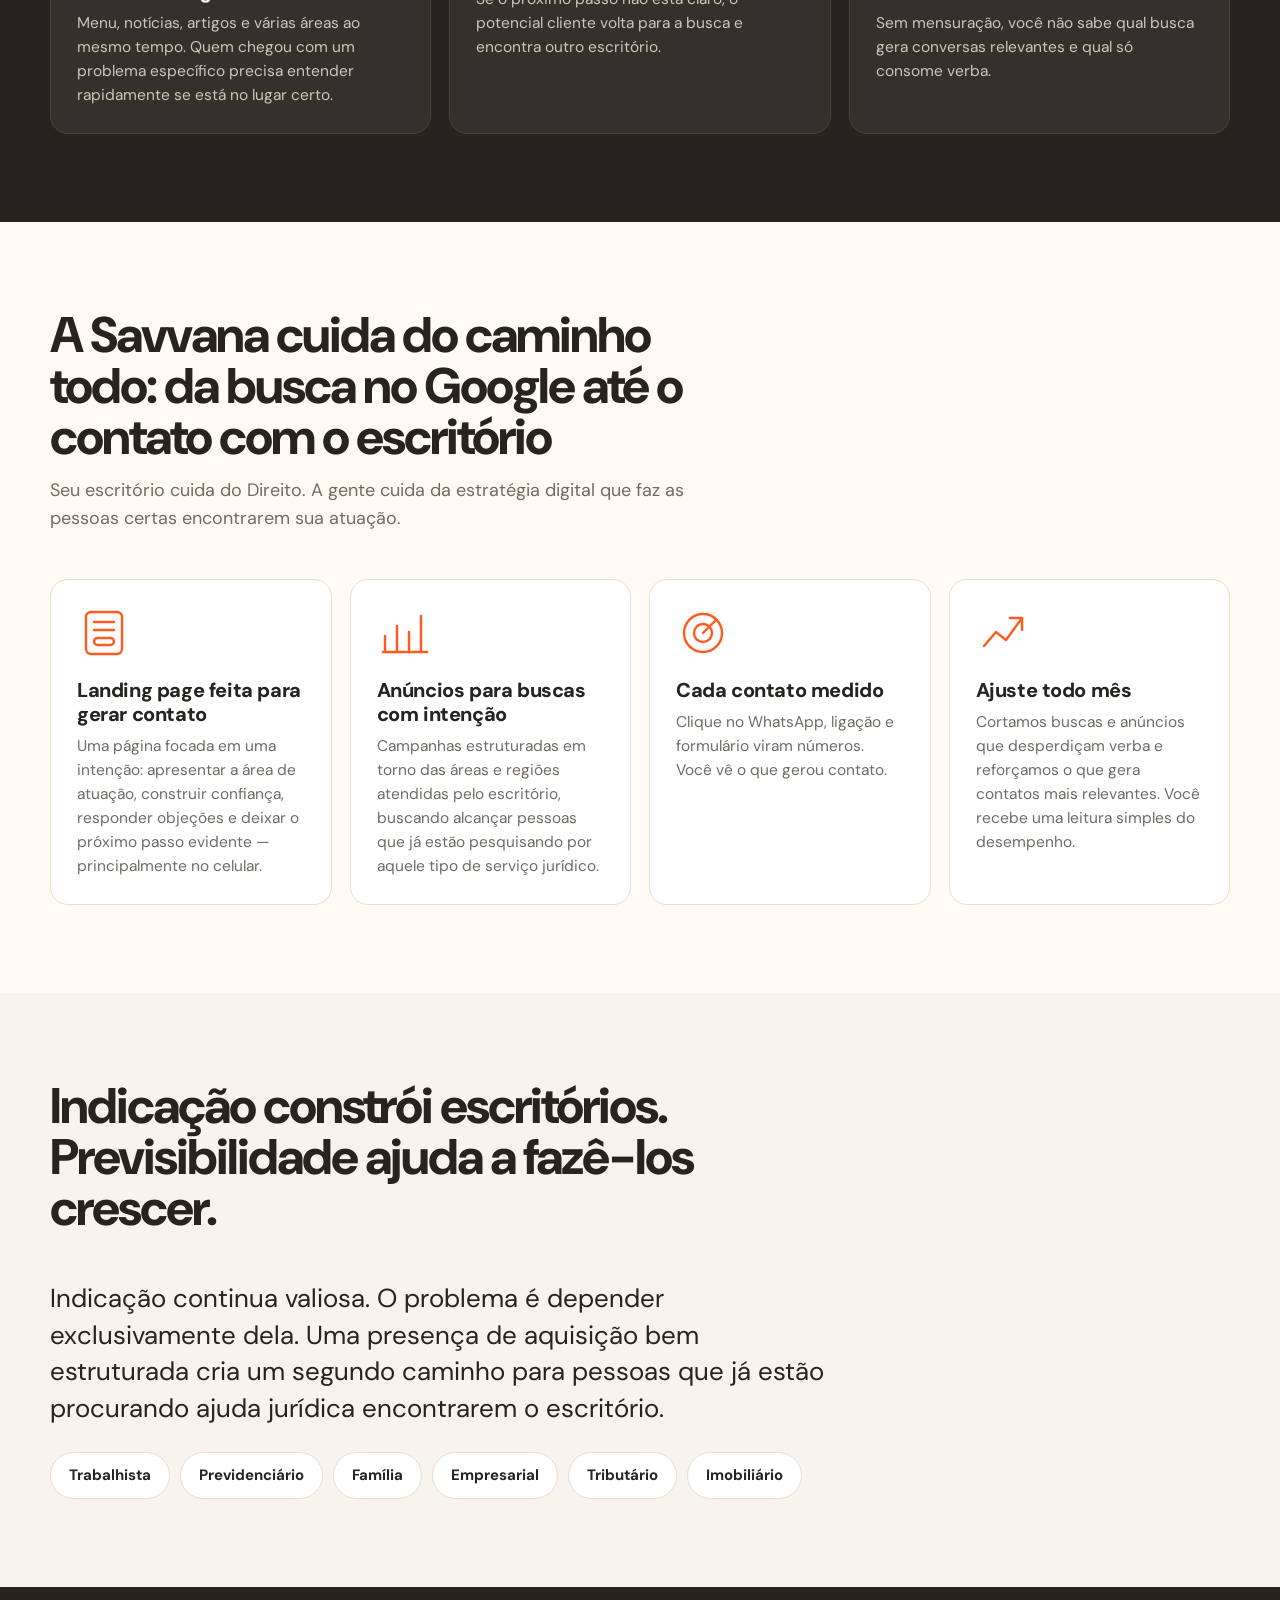
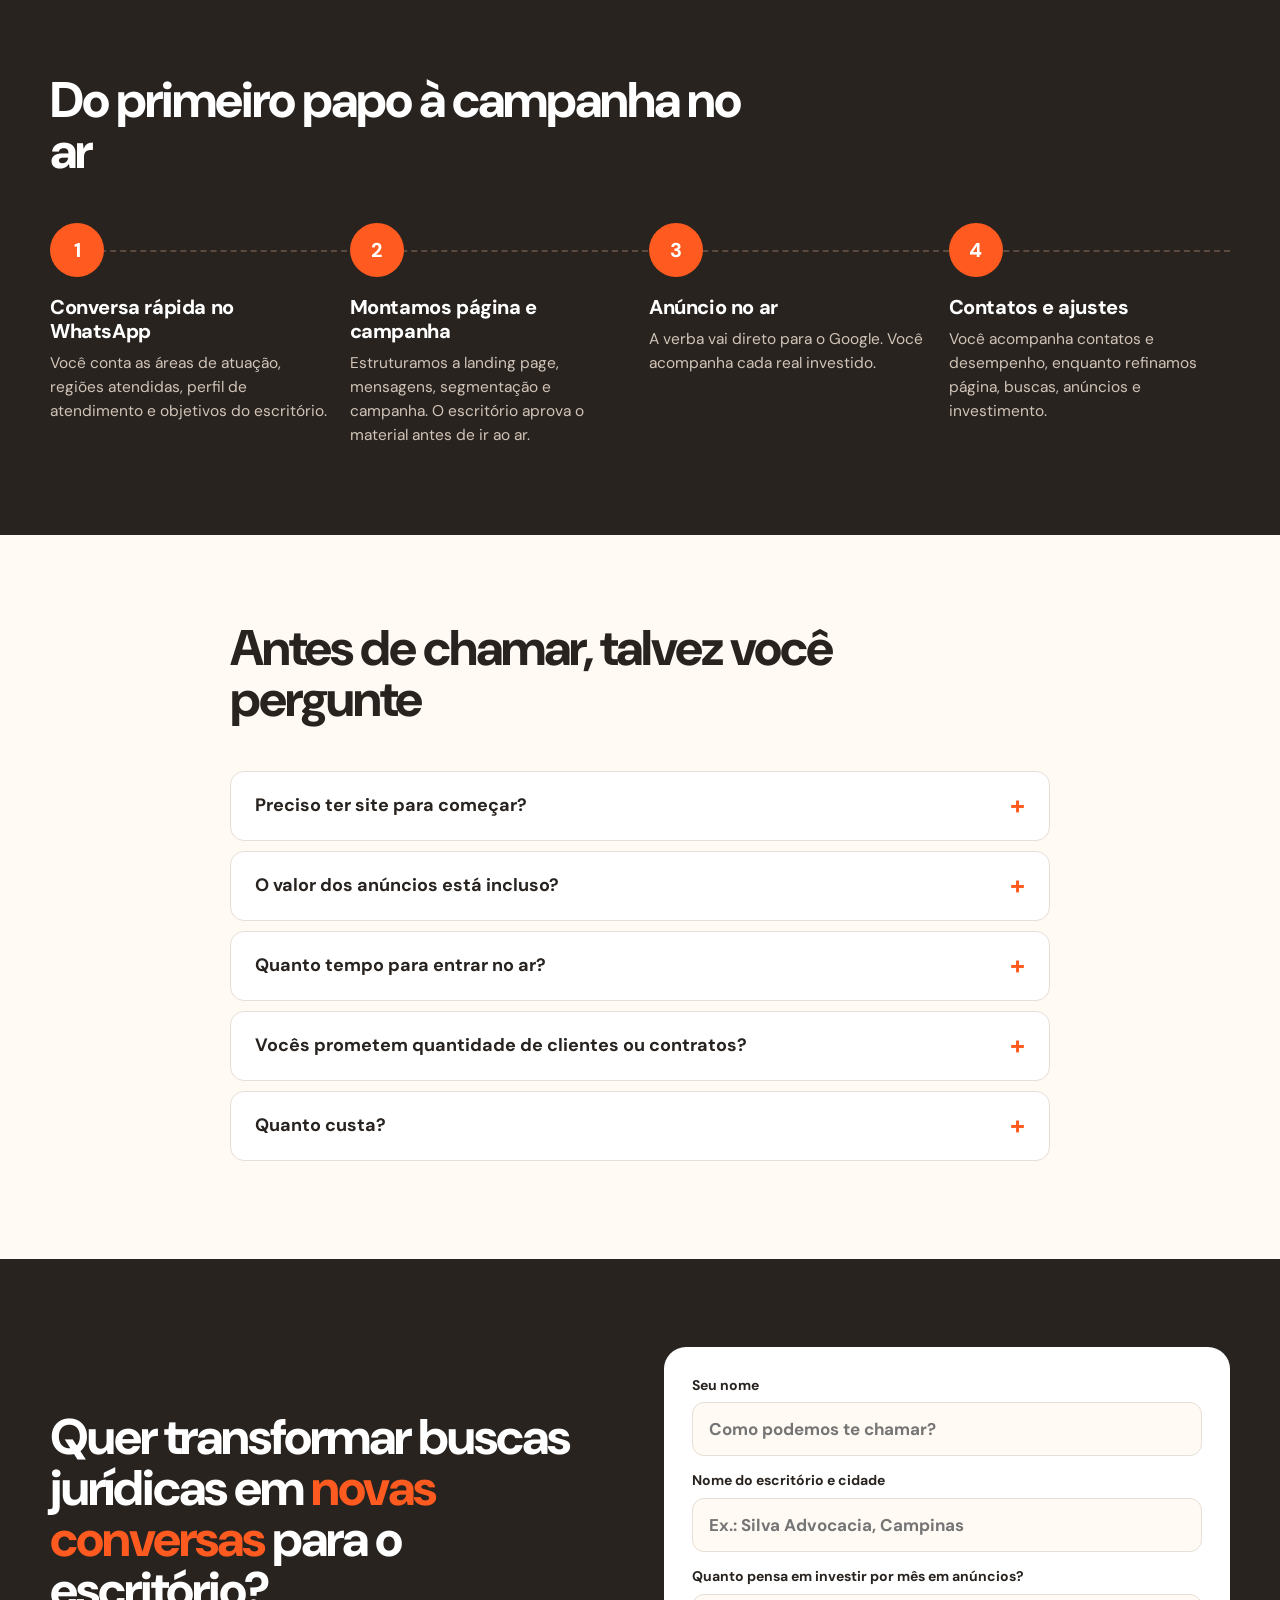
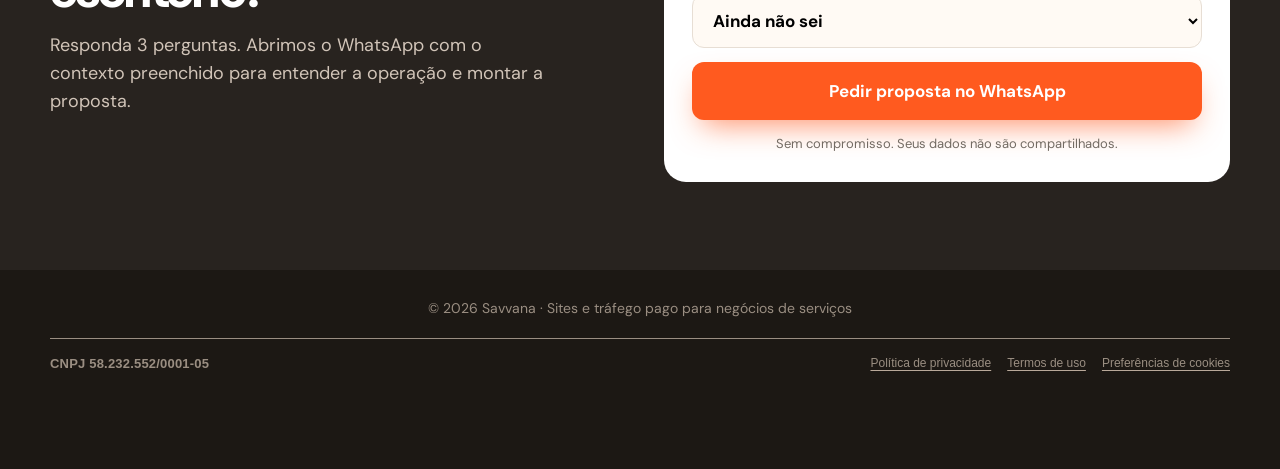
==== commit fd3faf2e: "update" ====
--- a/direito/index.html
+++ b/direito/index.html
@@ -15,7 +15,7 @@
 <link rel="preconnect" href="https://fonts.googleapis.com"><link rel="preconnect" href="https://fonts.gstatic.com" crossorigin>
 <link rel="stylesheet" href="https://fonts.googleapis.com/css2?family=DM+Sans:opsz,wght@9..40,400;9..40,500;9..40,700;9..40,800&display=swap">
 <script type="application/ld+json">{"@context":"https://schema.org","@graph":[{"@type":"ProfessionalService","name":"Savvana","description":"Landing pages e tráfego pago para escritórios de advocacia","telephone":"+5511914930743","areaServed":"BR"},{"@type":"FAQPage","mainEntity":[{"@type":"Question","name":"Preciso ter site para começar?","acceptedAnswer":{"@type":"Answer","text":"Não. Criamos a landing page da campanha e ela já nasce pronta para apresentar o escritório e receber contatos."}},{"@type":"Question","name":"O valor dos anúncios está incluso?","acceptedAnswer":{"@type":"Answer","text":"Não. O investimento em anúncios vai direto para o Google, separado do nosso serviço, e você acompanha cada real."}},{"@type":"Question","name":"Vocês prometem quantidade de contatos?","acceptedAnswer":{"@type":"Answer","text":"Não prometemos número de contatos ou contratos. Medimos o desempenho da campanha e ajustamos a estratégia com base nos dados."}}]}]}</script>
-<!-- GOOGLE ADS: cole aqui a tag gtag.js da sua conta (AW-XXXXXXXXX) -->
+
 <style>
 :root{--ink:#28231f;--ink2:#35302b;--paper:#fffaf4;--paper2:#f8f3ed;--or:#e96937;--or2:#c94a20;--line:#e7ded4;--mut:#736b63;--e:cubic-bezier(.22,1,.36,1);--f:"DM Sans","Segoe UI",Arial,sans-serif}
 *,*::before,*::after{box-sizing:border-box}html{scroll-behavior:smooth;scroll-padding-top:84px}
@@ -291,6 +291,8 @@
 footer .cnpj{display:block;margin-top:5px;font-size:12px;color:#b6aaa0}
 </style>
 
+<link rel="stylesheet" href="/assets/savvana-consent.css">
+<script src="/assets/savvana-consent.js"></script>
 </head>
 <body class="ready intro-live">
 
@@ -419,7 +421,13 @@
 </section>
 </main>
 
-<footer><div class="w">© <span id="yr"></span> Savvana · Sites e tráfego pago para negócios de serviços<span class="cnpj">CNPJ 58.232.552/0001-05</span></div></footer>
+<footer><div class="w">
+  <div>© <span id="yr"></span> Savvana · Sites e tráfego pago para negócios de serviços</div>
+  <div class="savvana-footer-legal">
+    <span class="savvana-cnpj">CNPJ 58.232.552/0001-05</span>
+    <nav class="savvana-footer-links" aria-label="Informações legais"><a href="/politica-de-privacidade/">Política de privacidade</a><a href="/termos-de-uso/">Termos de uso</a><button type="button" data-open-consent>Preferências de cookies</button></nav>
+  </div>
+</div></footer>
 
 <a class="btn pulse fab wa" href="#" data-src="fab" aria-label="Chamar a Savvana no WhatsApp">
   <svg viewBox="0 0 24 24" fill="currentColor"><path d="M12 2a10 10 0 00-8.6 15.1L2 22l5-1.3A10 10 0 1012 2z"/></svg>Quero uma proposta
@@ -509,13 +517,6 @@
     return "https://wa.me/"+WHATS+"?text="+encodeURIComponent(t||MSG);
   }
 
-  function track(s){
-    try{
-      window.dataLayer=window.dataLayer||[];
-      window.dataLayer.push({event:"whatsapp_click",origem:s});
-    }catch(e){}
-  }
-
   try{
     var wa=d.querySelectorAll(".wa");
     for(var i=0;i<wa.length;i++){
@@ -523,7 +524,6 @@
         a.href=url();
         a.target="_blank";
         a.rel="noopener noreferrer";
-        a.addEventListener("click",function(){track(a.getAttribute("data-src"));},false);
       })(wa[i]);
     }
   }catch(e){}
@@ -538,14 +538,13 @@
           if(n){n.focus();n.style.borderColor="#d93025";}
           return false;
         }
-        track("form");
         var mc=d.getElementById("mc");
         var iv=d.getElementById("iv");
         var text="Olá, Savvana! Sou "+n.value.trim()+" ("+((mc&&mc.value.trim())||"meu escritório")+"). Investimento em anúncios: "+((iv&&iv.value)||"Ainda não sei")+". Quero uma proposta.";
         var destination=url(text);
 
         /* location.href funciona melhor que window.open em WebViews/mobile com bloqueio de pop-up. */
-        try{window.location.href=destination;}catch(err){window.open(destination,"_blank");}
+        if(window.SavvanaTracking&&typeof window.SavvanaTracking.openWhatsAppAfterConversion==="function"){window.SavvanaTracking.openWhatsAppAfterConversion("form_submit",form,e,destination);}else{window.location.assign(destination);}
         return false;
       },false);
     }
@@ -580,5 +579,29 @@
   }catch(e){}
 })();
 </script>
-</body>
+<div class="savvana-consent-banner" id="savvana-consent-banner" role="region" aria-label="Preferências de privacidade" hidden>
+  <div>
+    <p class="savvana-consent-copy"><strong>Você escolhe o uso de publicidade.</strong>Armazenamos sua decisão neste navegador. Google Ads e, na página principal, Meta Pixel só carregam após sua autorização.</p>
+    <nav class="savvana-consent-links" aria-label="Documentos legais"><a href="/politica-de-privacidade/">Política de privacidade</a><a href="/termos-de-uso/">Termos de uso</a></nav>
+  </div>
+  <div class="savvana-consent-actions">
+    <button type="button" id="savvana-consent-reject">Recusar</button>
+    <button type="button" id="savvana-consent-open">Preferências</button>
+    <button type="button" id="savvana-consent-accept" class="savvana-consent-primary">Aceitar</button>
+  </div>
+</div>
+<dialog class="savvana-consent-dialog" id="savvana-consent-preferences" aria-labelledby="savvana-consent-title">
+  <div class="savvana-consent-dialog-inner">
+    <h2 id="savvana-consent-title">Preferências de privacidade</h2>
+    <p>O armazenamento necessário guarda sua escolha. Medição e publicidade ficam desativadas até você autorizar.</p>
+    <label class="savvana-consent-option">
+      <input type="checkbox" id="savvana-ads-consent">
+      <span><strong>Medição e publicidade</strong><span>Permite carregar Google Ads e, na página principal, Meta Pixel para medir contatos.</span></span>
+    </label>
+    <div class="savvana-consent-dialog-actions">
+      <button type="button" id="savvana-consent-close">Voltar</button>
+      <button type="button" id="savvana-consent-save" class="savvana-consent-primary">Salvar escolha</button>
+    </div>
+  </div>
+</dialog></body>
 </html>
--- a/assets/savvana-consent.css
+++ b/assets/savvana-consent.css
@@ -0,0 +1,6 @@
+.savvana-consent-banner[hidden]{display:none!important}
+.savvana-consent-banner{position:fixed;z-index:1000;left:50%;bottom:max(16px,env(safe-area-inset-bottom));transform:translateX(-50%);width:min(920px,calc(100% - 32px));display:grid;grid-template-columns:minmax(0,1fr) auto;align-items:center;gap:14px 24px;padding:18px 20px;border:1px solid #e7ded4;border-radius:16px;background:rgba(255,250,244,.98);color:#28231f;box-shadow:0 18px 55px rgba(40,30,20,.2);font:400 14px/1.45 "Open Sans","Segoe UI",Arial,sans-serif;backdrop-filter:blur(14px);-webkit-backdrop-filter:blur(14px)}
+.savvana-consent-copy{margin:0;max-width:610px;color:#574c43}.savvana-consent-copy strong{display:block;margin-bottom:3px;color:#28231f;font-size:15px}.savvana-consent-links{display:flex;gap:13px;flex-wrap:wrap;margin-top:7px;font-size:12px}.savvana-consent-links a,.savvana-footer-legal a{color:inherit;text-decoration:underline;text-decoration-color:#b9a99a;text-underline-offset:3px}.savvana-consent-actions{display:flex;flex-wrap:wrap;justify-content:flex-end;gap:8px}.savvana-consent-actions button,.savvana-consent-dialog button{min-height:42px;padding:0 14px;border:1px solid #d9c9bb;border-radius:9px;background:#fff;color:#28231f;font:700 12px/1 "Open Sans","Segoe UI",Arial,sans-serif}.savvana-consent-actions button:hover,.savvana-consent-dialog button:hover{border-color:#e96937}.savvana-consent-actions .savvana-consent-primary,.savvana-consent-dialog .savvana-consent-primary{border-color:#e96937;background:#e96937;color:#fff}.savvana-consent-actions .savvana-consent-primary:hover,.savvana-consent-dialog .savvana-consent-primary:hover{background:#c94a20}
+.savvana-consent-dialog{width:min(520px,calc(100% - 28px));max-width:none;max-height:calc(100% - 28px);padding:0;border:1px solid #e7ded4;border-radius:18px;background:#fffaf4;color:#28231f;box-shadow:0 24px 80px rgba(20,14,10,.32);font:400 14px/1.55 "Open Sans","Segoe UI",Arial,sans-serif}.savvana-consent-dialog::backdrop{background:rgba(26,21,17,.54);backdrop-filter:blur(3px)}.savvana-consent-dialog[open]{display:block}.savvana-consent-dialog-inner{padding:26px}.savvana-consent-dialog h2{margin:0 0 8px;font-size:24px;line-height:1.2;letter-spacing:-.03em}.savvana-consent-dialog p{margin:0 0 18px;color:#736b63}.savvana-consent-option{display:flex;align-items:flex-start;gap:12px;padding:16px;border:1px solid #e7ded4;border-radius:12px;background:#fff}.savvana-consent-option input{width:19px;height:19px;min-height:0;margin:2px 0 0;padding:0;flex:none;accent-color:#e96937}.savvana-consent-option strong{display:block}.savvana-consent-option span{display:block;margin-top:3px;color:#736b63;font-size:12px}.savvana-consent-dialog-actions{display:flex;justify-content:flex-end;gap:8px;margin-top:20px}
+.savvana-footer-legal{display:flex;align-items:center;justify-content:space-between;gap:14px;border-top:1px solid currentColor;padding:15px 0 0;margin-top:18px;font:400 12px/1.5 "Open Sans","Segoe UI",Arial,sans-serif}.savvana-cnpj{font-size:13px;font-weight:600;letter-spacing:.015em}.savvana-footer-links{display:flex;align-items:center;justify-content:flex-end;gap:16px;flex-wrap:wrap}.savvana-footer-links button{padding:0;border:0;background:transparent;color:inherit;font:inherit;text-decoration:underline;text-decoration-color:#b9a99a;text-underline-offset:3px;cursor:pointer}.savvana-footer-links button:hover,.savvana-footer-links a:hover{color:#e96937}
+@media(max-width:700px){.savvana-consent-banner{bottom:0;width:100%;grid-template-columns:1fr;gap:10px;padding:16px 16px calc(16px + env(safe-area-inset-bottom));border-radius:16px 16px 0 0}.savvana-consent-actions{display:grid;grid-template-columns:1fr 1fr;justify-content:stretch}.savvana-consent-actions button{width:100%;min-height:44px}.savvana-consent-actions button:last-child{grid-column:1/-1}.savvana-consent-links{gap:14px}.savvana-consent-dialog-inner{padding:22px}.savvana-footer-legal{align-items:flex-start;flex-direction:column;gap:9px}.savvana-footer-links{justify-content:flex-start;gap:12px 16px}}
